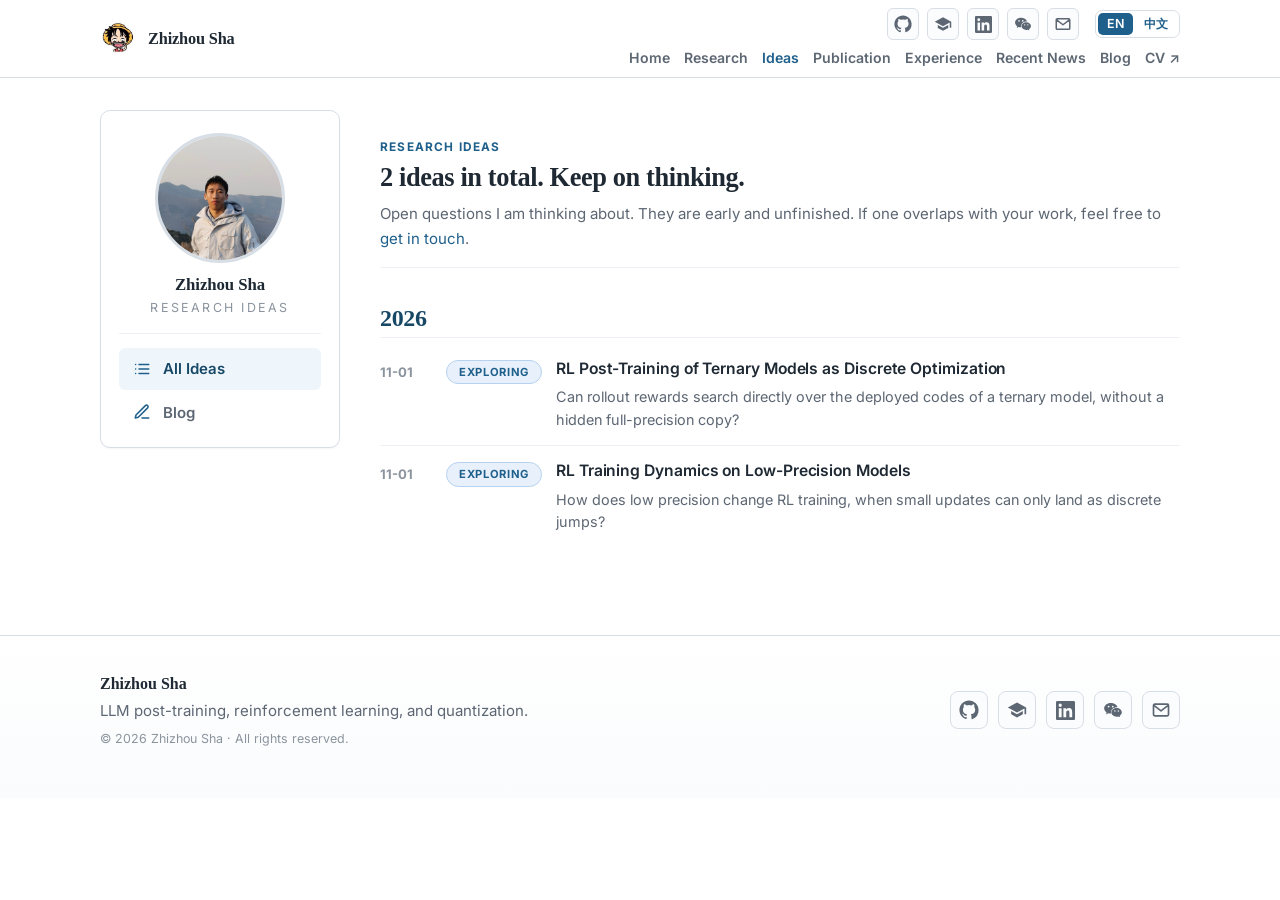
==== ideas/index.html @ 3d6af135 "Give each idea its own page and add an ideas overview Co-Authored-By: Claude Opus 5.5 <noreply@anthr" ====
<!DOCTYPE html>
<!-- Overview of all ideas. To add an idea: copy a folder next to this file, rename it (the name becomes the URL), edit
     its text and Previous/Next links, then add an entry below and update the count in the h1.
     Status badges: news-badge-event = Exploring, news-badge-honor = Collab, news-badge-paper = Done. -->
<html lang="en">
  <head>
    <meta charset="UTF-8">
    <meta name="viewport" content="width=device-width, initial-scale=1">

    <title>Research Ideas | Zhizhou Sha</title>

    <meta name="author" content="Zhizhou Sha">
    <meta name="description" content="Open research questions Zhizhou Sha is thinking about.">
    <link rel="shortcut icon" href="../images/favicon/one_piece.jpg" type="image/x-icon">
    <link rel="preconnect" href="https://fonts.googleapis.com">
    <link rel="preconnect" href="https://fonts.gstatic.com" crossorigin>
    <link rel="stylesheet" href="https://fonts.googleapis.com/css2?family=Inter:wght@400;500;600;700;800&family=Newsreader:opsz,wght@6..72,500;6..72,700&display=swap">
    <link rel="stylesheet" type="text/css" href="../stylesheet.css">
  </head>

  <body id="top" data-title-zh="研究想法 | 沙之洲">
    <!-- Icons -->
    <svg xmlns="http://www.w3.org/2000/svg" style="display:none" aria-hidden="true">
      <symbol id="i-github" viewBox="0 0 24 24"><path fill="currentColor" d="M12 .5C5.65.5.5 5.65.5 12c0 5.09 3.29 9.4 7.86 10.93.57.1.78-.25.78-.55v-1.93c-3.2.7-3.87-1.54-3.87-1.54-.52-1.33-1.28-1.69-1.28-1.69-1.05-.72.08-.7.08-.7 1.16.08 1.77 1.19 1.77 1.19 1.03 1.77 2.7 1.26 3.36.96.1-.75.4-1.26.73-1.55-2.56-.29-5.25-1.28-5.25-5.7 0-1.26.45-2.29 1.19-3.1-.12-.29-.52-1.46.11-3.05 0 0 .97-.31 3.18 1.18a11.1 11.1 0 0 1 5.79 0c2.21-1.49 3.18-1.18 3.18-1.18.63 1.59.23 2.76.11 3.05.74.81 1.19 1.84 1.19 3.1 0 4.43-2.69 5.41-5.26 5.69.41.36.78 1.06.78 2.14v3.17c0 .31.21.66.79.55A11.5 11.5 0 0 0 23.5 12C23.5 5.65 18.35.5 12 .5z"/></symbol>
      <symbol id="i-scholar" viewBox="0 0 24 24"><path fill="currentColor" d="M12 3 1 9l11 6 9-4.91V17h2V9L12 3zM5 13.18v4L12 21l7-3.82v-4L12 17l-7-3.82z"/></symbol>
      <symbol id="i-linkedin" viewBox="0 0 24 24"><path fill="currentColor" d="M20.447 20.452h-3.554v-5.569c0-1.328-.027-3.037-1.852-3.037-1.853 0-2.136 1.445-2.136 2.939v5.667H9.351V9h3.414v1.561h.046c.477-.9 1.637-1.85 3.37-1.85 3.601 0 4.267 2.37 4.267 5.455v6.286zM5.337 7.433a2.062 2.062 0 1 1 0-4.124 2.062 2.062 0 0 1 0 4.124zM7.119 20.452H3.555V9h3.564v11.452zM22.225 0H1.771C.792 0 0 .774 0 1.729v20.542C0 23.227.792 24 1.771 24h20.451C23.2 24 24 23.227 24 22.271V1.729C24 .774 23.2 0 22.222 0h.003z"/></symbol>
      <symbol id="i-wechat" viewBox="0 0 24 24"><path fill="currentColor" d="M9.2 3.5C4.9 3.5 1.4 6.4 1.4 10c0 2 1.1 3.8 2.9 5l-.7 2.3 2.6-1.4c.9.3 1.9.4 3 .4h.5a5.6 5.6 0 0 1-.2-1.5c0-3.5 3.3-6.2 7.4-6.2h.5C16.8 5.5 13.3 3.5 9.2 3.5zM6.7 8.9a1 1 0 1 1 0-2.1 1 1 0 0 1 0 2.1zm5 0a1 1 0 1 1 0-2.1 1 1 0 0 1 0 2.1z"/><path fill="currentColor" d="M22.6 14.8c0-2.9-2.8-5.2-6.3-5.2s-6.3 2.3-6.3 5.2 2.8 5.2 6.3 5.2c.8 0 1.5-.1 2.2-.3l2 1.1-.5-1.8c1.6-1 2.6-2.5 2.6-4.2zm-8.3-.8a.85.85 0 1 1 0-1.7.85.85 0 0 1 0 1.7zm4.1 0a.85.85 0 1 1 0-1.7.85.85 0 0 1 0 1.7z"/></symbol>
      <symbol id="i-mail" viewBox="0 0 24 24"><path fill="none" stroke="currentColor" stroke-width="2" stroke-linecap="round" stroke-linejoin="round" d="M3 6.5A1.5 1.5 0 0 1 4.5 5h15A1.5 1.5 0 0 1 21 6.5v11a1.5 1.5 0 0 1-1.5 1.5h-15A1.5 1.5 0 0 1 3 17.5v-11zM3.5 6.5 12 13l8.5-6.5"/></symbol>
      <symbol id="i-list" viewBox="0 0 24 24"><path fill="none" stroke="currentColor" stroke-width="2" stroke-linecap="round" stroke-linejoin="round" d="M8 6h13M8 12h13M8 18h13M3.5 6h.01M3.5 12h.01M3.5 18h.01"/></symbol>
      <symbol id="i-pen" viewBox="0 0 24 24"><path fill="none" stroke="currentColor" stroke-width="2" stroke-linecap="round" stroke-linejoin="round" d="M12 20h9M16.5 3.5a2.12 2.12 0 0 1 3 3L7 19l-4 1 1-4L16.5 3.5z"/></symbol>
    </svg>

    <!-- Header -->
    <header class="site-header">
      <nav class="container nav" aria-label="Primary navigation">
        <a class="brand" href="../index.html" aria-label="Zhizhou Sha home">
          <span class="brand-mark" aria-hidden="true"><img src="../images/favicon/one_piece.jpg" alt="" width="38" height="38"></span>
          <span class="brand-text"><span class="en">Zhizhou Sha</span><span class="zh">沙之洲</span></span>
        </a>
        <div class="nav-end">
          <div class="header-social" aria-label="Social links">
            <a class="social-icon-link" href="https://github.com/JamesSand" aria-label="GitHub" title="GitHub" target="_blank" rel="noopener noreferrer"><svg width="18" height="18"><use href="#i-github"/></svg></a>
            <a class="social-icon-link" href="https://scholar.google.com/citations?user=eAObdYgAAAAJ" aria-label="Google Scholar" title="Google Scholar" target="_blank" rel="noopener noreferrer"><svg width="18" height="18"><use href="#i-scholar"/></svg></a>
            <a class="social-icon-link" href="https://www.linkedin.com/in/zhizhou-sha-017403280/" aria-label="LinkedIn" title="LinkedIn" target="_blank" rel="noopener noreferrer"><svg width="17" height="17"><use href="#i-linkedin"/></svg></a>
            <a class="social-icon-link" href="../data/wechat.jpg" aria-label="WeChat" title="WeChat" target="_blank" rel="noopener noreferrer"><svg width="18" height="18"><use href="#i-wechat"/></svg></a>
            <a class="social-icon-link" href="mailto:shazhizhou0@gmail.com" aria-label="Email" title="Email"><svg width="18" height="18"><use href="#i-mail"/></svg></a>
          </div>
          <div class="language-switch" role="group" aria-label="Language" translate="no">
            <button type="button" data-set-lang="en" aria-pressed="true">EN</button>
            <button type="button" data-set-lang="zh" aria-pressed="false">中文</button>
          </div>
          <div class="nav-links">
            <a href="../index.html"><span class="en">Home</span><span class="zh">首页</span></a>
            <a href="../index.html#research-highlights"><span class="en">Research</span><span class="zh">研究</span></a>
            <a href="./" class="is-current"><span class="en">Ideas</span><span class="zh">想法</span></a>
            <a href="../index.html#selected-publications"><span class="en">Publication</span><span class="zh">论文</span></a>
            <a href="../index.html#work"><span class="en">Experience</span><span class="zh">经历</span></a>
            <a href="../index.html#recent-news"><span class="en">Recent News</span><span class="zh">近期动态</span></a>
            <a href="https://jamessand.github.io/blog/" target="_blank" rel="noopener noreferrer"><span class="en">Blog</span><span class="zh">博客</span></a>
            <a href="../data/zhizhousha-ut-austin-cs-phd.pdf" target="_blank" rel="noopener noreferrer"><span class="en">CV</span><span class="zh">简历</span><span class="nav-external" aria-hidden="true"> ↗</span></a>
          </div>
        </div>
      </nav>
    </header>

    <main class="idea-page">
      <div class="container idea-layout">
        <aside class="idea-sidebar">
          <div class="idea-card">
            <div class="idea-avatar"><img src="../images/profile.jpg" alt="Zhizhou Sha"></div>
            <h2 class="idea-author"><span class="en">Zhizhou Sha</span><span class="zh">沙之洲</span></h2>
            <p class="idea-author-tagline"><span class="en">Research Ideas</span><span class="zh">研究想法</span></p>
            <nav class="idea-sidebar-nav" aria-label="Ideas navigation">
              <a href="./" aria-current="page">
                <span class="idea-nav-icon" aria-hidden="true"><svg width="18" height="18"><use href="#i-list"/></svg></span>
                <span class="en">All Ideas</span><span class="zh">全部想法</span>
              </a>
              <a href="https://jamessand.github.io/blog/">
                <span class="idea-nav-icon" aria-hidden="true"><svg width="18" height="18"><use href="#i-pen"/></svg></span>
                <span class="en">Blog</span><span class="zh">博客</span>
              </a>
            </nav>
          </div>
        </aside>

        <section class="idea-main">
          <header class="idea-header">
            <p class="idea-kicker"><span class="en">Research Ideas</span><span class="zh">研究想法</span></p>
            <h1><span class="en">2 ideas in total. Keep on thinking.</span><span class="zh">共 2 条想法，继续想。</span></h1>
            <p class="idea-header-note"><span class="en">Open questions I am thinking about. They are early and unfinished. If one overlaps with your work, feel free to <a href="mailto:shazhizhou0@gmail.com">get in touch</a>.</span><span class="zh">这里记录我正在思考的开放问题，都还在早期，没有成形。如果和你的工作有交集，欢迎<a href="mailto:shazhizhou0@gmail.com">联系我</a>。</span></p>
          </header>
          <div class="idea-archive">
            <h2 class="idea-year">2026</h2>
            <ul class="idea-list">
              <li class="idea-entry">
                <time class="idea-entry-date" datetime="2026-11-01">11-01</time>
                <span class="news-badge news-badge-event">Exploring</span>
                <div class="idea-entry-body">
                  <h3 class="idea-entry-title"><a href="ternary-discrete-optimization/"><span class="en">RL Post-Training of Ternary Models as Discrete Optimization</span><span class="zh">把三值模型的 RL 后训练当作离散优化问题</span></a></h3>
                  <p class="idea-entry-excerpt"><span class="en">Can rollout rewards search directly over the deployed codes of a ternary model, without a hidden full-precision copy?</span><span class="zh">能不能用 rollout 的 reward 直接在三值模型部署的码上搜索，不再维护隐藏的全精度副本？</span></p>
                </div>
              </li>
              <li class="idea-entry">
                <time class="idea-entry-date" datetime="2026-11-01">11-01</time>
                <span class="news-badge news-badge-event">Exploring</span>
                <div class="idea-entry-body">
                  <h3 class="idea-entry-title"><a href="low-precision-rl-dynamics/"><span class="en">RL Training Dynamics on Low-Precision Models</span><span class="zh">低精度模型上的 RL 训练动力学</span></a></h3>
                  <p class="idea-entry-excerpt"><span class="en">How does low precision change RL training, when small updates can only land as discrete jumps?</span><span class="zh">当微小更新只能以离散跳变落到权重上时，低精度怎样改变 RL 训练？</span></p>
                </div>
              </li>
            </ul>
          </div>
        </section>
      </div>
    </main>

    <!-- Footer -->
    <footer class="footer">
      <div class="container footer-inner">
        <div class="footer-brand">
          <strong><span class="en">Zhizhou Sha</span><span class="zh">沙之洲</span></strong>
          <div class="small"><span class="en">LLM post-training, reinforcement learning, and quantization.</span><span class="zh">大模型后训练、强化学习与量化。</span></div>
          <div class="small footer-copy"><span class="en">© 2026 Zhizhou Sha · All rights reserved.</span><span class="zh">© 2026 沙之洲 · 保留所有权利。</span></div>
        </div>
        <div class="footer-social" aria-label="Social links">
          <a class="social-icon-link md" href="https://github.com/JamesSand" aria-label="GitHub" title="GitHub" target="_blank" rel="noopener noreferrer"><svg width="20" height="20"><use href="#i-github"/></svg></a>
          <a class="social-icon-link md" href="https://scholar.google.com/citations?user=eAObdYgAAAAJ" aria-label="Google Scholar" title="Google Scholar" target="_blank" rel="noopener noreferrer"><svg width="20" height="20"><use href="#i-scholar"/></svg></a>
          <a class="social-icon-link md" href="https://www.linkedin.com/in/zhizhou-sha-017403280/" aria-label="LinkedIn" title="LinkedIn" target="_blank" rel="noopener noreferrer"><svg width="19" height="19"><use href="#i-linkedin"/></svg></a>
          <a class="social-icon-link md" href="../data/wechat.jpg" aria-label="WeChat" title="WeChat" target="_blank" rel="noopener noreferrer"><svg width="20" height="20"><use href="#i-wechat"/></svg></a>
          <a class="social-icon-link md" href="mailto:shazhizhou0@gmail.com" aria-label="Email" title="Email"><svg width="20" height="20"><use href="#i-mail"/></svg></a>
        </div>
      </div>
    </footer>

    <script src="../site.js"></script>
  </body>
</html>
---- stylesheet.css ----
:root {
  color-scheme: light;
  --bg: #ffffff;
  --ink: #1f2933;
  --muted: #5d6773;
  --subtle: #8b949e;
  --line: #d8dee6;
  --line-soft: #edf0f4;
  --accent: #1f5f8b;
  --accent-dark: #174866;
  --accent-soft: #eef6fb;
  --max-width: 1080px;
  --serif: Georgia, "Times New Roman", "Songti SC", serif;
  --sans: Inter, ui-sans-serif, system-ui, -apple-system, BlinkMacSystemFont, "Segoe UI", "PingFang SC", sans-serif;
}

/* Language switch */
html[lang="en"] .zh,
html[lang="zh-CN"] .en {
  display: none !important;
}

html {
  scroll-behavior: smooth;
  scroll-padding-top: 96px;
}

* {
  box-sizing: border-box;
}

body {
  margin: 0;
  min-height: 100vh;
  background: var(--bg);
  color: var(--ink);
  font-family: var(--sans);
  font-size: 16px;
  line-height: 1.68;
  text-rendering: optimizeLegibility;
}

a {
  color: var(--accent);
  text-decoration: none;
}

a:hover {
  text-decoration: underline;
}

h1,
h2,
h3 {
  margin: 0;
  color: var(--ink);
  font-family: var(--serif);
  font-weight: 700;
  letter-spacing: -0.015em;
  line-height: 1.18;
}

h1 {
  font-size: clamp(2rem, 3.4vw, 2.75rem);
}

h3 {
  font-size: 1.16rem;
}

.container {
  width: min(var(--max-width), calc(100% - 40px));
  margin: 0 auto;
}

.muted {
  color: var(--muted);
}

.small {
  color: var(--muted);
  font-size: 0.94rem;
}

/* Header */
.site-header {
  position: sticky;
  top: 0;
  z-index: 50;
  border-bottom: 1px solid var(--line);
  background: rgba(255, 255, 255, 0.96);
  backdrop-filter: blur(12px);
}

.nav {
  display: flex;
  align-items: center;
  justify-content: space-between;
  min-height: 58px;
  padding: 8px 0 7px;
  gap: 18px;
}

.brand {
  display: inline-flex;
  align-items: center;
  gap: 10px;
  flex-shrink: 0;
  color: var(--ink);
  font-family: var(--serif);
  font-size: 1.02rem;
  font-weight: 700;
  letter-spacing: -0.01em;
  line-height: 1;
  white-space: nowrap;
}

.brand:hover {
  text-decoration: none;
}

.brand-mark {
  display: inline-flex;
  overflow: hidden;
  width: 38px;
  height: 38px;
  flex: 0 0 38px;
  align-items: center;
  justify-content: center;
  border-radius: 6px;
}

.brand-mark img {
  width: 100%;
  height: 100%;
  object-fit: cover;
  transform: scale(1.5);
}

.nav-end {
  display: grid;
  grid-template-columns: minmax(0, 1fr) auto;
  justify-items: end;
  align-items: center;
  gap: 6px 16px;
  min-width: 0;
}

.header-social {
  display: inline-flex;
  align-items: center;
  gap: 8px;
}

.social-icon-link {
  display: inline-flex;
  width: 32px;
  height: 32px;
  align-items: center;
  justify-content: center;
  border: 1px solid var(--line);
  border-radius: 6px;
  background: #fbfcfd;
  color: var(--muted);
  transition: color 0.15s ease, border-color 0.15s ease, transform 0.15s ease, background 0.15s ease;
}

.social-icon-link.md {
  width: 38px;
  height: 38px;
  border-radius: 8px;
}

.social-icon-link.lg {
  width: 46px;
  height: 46px;
  border-radius: 10px;
  background: #fff;
  color: var(--ink);
}

.social-icon-link:hover {
  border-color: var(--accent);
  color: var(--accent);
  background: var(--accent-soft);
  text-decoration: none;
  transform: translateY(-1px);
}

.language-switch {
  display: inline-flex;
  width: max-content;
  border: 1px solid var(--line);
  border-radius: 7px;
  padding: 2px;
  gap: 2px;
  font-size: 0.78rem;
  line-height: 1.5;
}

.language-switch button {
  padding: 2px 9px;
  border: 0;
  border-radius: 5px;
  background: transparent;
  color: var(--accent);
  font: inherit;
  font-weight: 600;
  cursor: pointer;
}

.language-switch button[aria-pressed="true"] {
  background: var(--accent);
  color: #fff;
}

.nav-links {
  grid-column: 1 / 3;
  display: flex;
  align-items: center;
  gap: 14px;
  color: var(--muted);
  font-size: 0.88rem;
  font-weight: 600;
  white-space: nowrap;
}

.nav-links a {
  color: var(--muted);
}

.nav-links a.is-current {
  color: var(--accent);
}

.nav-links a:hover {
  color: var(--accent);
  text-decoration: none;
}

/* Page outline */
.page-toc {
  position: fixed;
  left: 0;
  top: 50%;
  transform: translateY(-50%);
  z-index: 45;
  display: flex;
}

.page-toc-handle {
  display: flex;
  flex-direction: column;
  align-items: center;
  justify-content: center;
  gap: 6px;
  padding: 16px 6px;
  background: rgba(255, 255, 255, 0.92);
  border: 1px solid var(--line);
  border-left: none;
  border-radius: 0 6px 6px 0;
  color: var(--subtle);
  font-size: 0.7rem;
  font-weight: 700;
  letter-spacing: 0.12em;
  text-transform: uppercase;
}

.page-toc-handle-icon {
  font-size: 1rem;
}

.page-toc-handle-label {
  writing-mode: vertical-rl;
  transform: rotate(180deg);
  letter-spacing: 0.18em;
}

.page-toc-panel {
  position: absolute;
  left: 0;
  top: 50%;
  transform: translate(-100%, -50%);
  width: 240px;
  max-height: 70vh;
  padding: 16px 18px 18px;
  background: rgba(255, 255, 255, 0.97);
  border: 1px solid var(--line);
  border-left: none;
  border-radius: 0 10px 10px 0;
  box-shadow: 0 12px 32px -16px rgba(15, 35, 60, 0.25);
  backdrop-filter: blur(12px);
  opacity: 0;
  pointer-events: none;
  transition: transform 0.22s ease, opacity 0.22s ease;
  overflow-y: auto;
}

.page-toc:hover .page-toc-panel,
.page-toc:focus-within .page-toc-panel {
  transform: translate(0, -50%);
  opacity: 1;
  pointer-events: auto;
}

.page-toc-title {
  margin: 0 0 10px;
  padding-bottom: 8px;
  border-bottom: 1px solid var(--line-soft);
  color: var(--accent);
  font-size: 0.7rem;
  font-weight: 700;
  letter-spacing: 0.12em;
  text-transform: uppercase;
}

.page-toc-list {
  list-style: none;
  margin: 0;
  padding: 0;
}

.page-toc-list a {
  display: block;
  padding: 4px 8px;
  border-left: 2px solid transparent;
  color: var(--muted);
  font-size: 0.86rem;
  line-height: 1.4;
}

.page-toc-list a:hover {
  color: var(--accent);
  text-decoration: none;
}

.page-toc-list a.is-active {
  border-left-color: var(--accent);
  color: var(--accent);
  font-weight: 600;
}

/* Identity */
.identity-section {
  padding: 46px 0 18px;
}

.identity-top {
  display: grid;
  grid-template-columns: minmax(0, 1fr) 360px;
  gap: 32px;
  align-items: start;
}

.identity-top-text {
  min-width: 0;
}

.identity-top-text h1 {
  margin-bottom: 18px;
}

.name-alt {
  margin: -14px 0 18px;
  color: var(--subtle);
  font-size: 0.92rem;
  font-weight: 600;
  letter-spacing: 0.04em;
  text-transform: uppercase;
}

.identity-list {
  display: grid;
  gap: 12px;
  margin: 0;
  padding: 0;
  list-style: none;
}

.identity-list li {
  display: flex;
  align-items: flex-end;
  justify-content: flex-start;
  gap: 12px;
  color: var(--muted);
}

.identity-list strong {
  color: var(--ink);
}

.identity-list-text {
  min-width: 0;
}

.identity-photo {
  width: 100%;
  margin: 0;
}

.identity-photo img {
  display: block;
  width: 100%;
  height: 360px;
  object-fit: cover;
  object-position: center 25%;
  border: 1px solid var(--line);
  border-radius: 12px;
  box-shadow: 0 18px 40px -24px rgba(15, 35, 60, 0.35);
}

.company-logo {
  display: inline-flex;
  align-items: center;
  justify-content: center;
  flex-shrink: 0;
  overflow: hidden;
  border-radius: 8px;
  background: #fff;
  box-shadow: 0 0 0 1px rgba(15, 35, 60, 0.06);
}

.company-logo img {
  width: 100%;
  height: 100%;
  padding: 3px;
  object-fit: contain;
}

/* Institutions without a local logo file */
.logo-mono {
  background: var(--mono);
  color: #fff;
  font-size: 0.76rem;
  font-weight: 800;
  letter-spacing: 0.02em;
}

.identity-meta {
  margin-top: 22px;
}

.contact-line {
  margin: 8px 0;
  color: var(--muted);
}

.contact-icon {
  display: inline-block;
  margin-right: 4px;
  font-size: 0.95em;
  filter: saturate(0.7);
}

.identity-social {
  display: flex;
  flex-wrap: wrap;
  align-items: center;
  gap: 10px;
  margin: 18px 0 6px;
}

/* Standalone pages */
/* Idea pages */
.idea-page {
  padding: 32px 0 48px;
}

.idea-layout {
  display: grid;
  grid-template-columns: 240px minmax(0, 1fr);
  gap: 40px;
  align-items: start;
}

.idea-sidebar {
  position: sticky;
  top: 96px;
}

.idea-card {
  padding: 22px 18px 14px;
  border: 1px solid var(--line);
  border-radius: 10px;
  background: #fff;
  text-align: center;
  box-shadow: 0 1px 2px rgba(15, 35, 60, 0.04);
}

.idea-avatar {
  width: 130px;
  height: 130px;
  margin: 0 auto 12px;
  overflow: hidden;
  border: 3px solid var(--line);
  border-radius: 50%;
  background: #f7f9fb;
}

.idea-avatar img {
  display: block;
  width: 100%;
  height: 100%;
  object-fit: cover;
  object-position: center 22%;
}

.idea-author {
  margin: 4px 0 0;
  font-size: 1.05rem;
  letter-spacing: -0.005em;
}

.idea-author-tagline {
  margin: 4px 0 14px;
  padding-bottom: 14px;
  border-bottom: 1px solid var(--line-soft);
  color: var(--subtle);
  font-size: 0.78rem;
  letter-spacing: 0.18em;
  text-transform: uppercase;
}

.idea-sidebar-nav {
  display: grid;
  gap: 2px;
}

.idea-sidebar-nav a {
  display: flex;
  align-items: center;
  gap: 10px;
  padding: 8px 12px;
  border-radius: 6px;
  color: var(--muted);
  font-size: 0.94rem;
  font-weight: 600;
  text-align: left;
}

.idea-sidebar-nav a:hover,
.idea-sidebar-nav a[aria-current="page"] {
  background: var(--accent-soft);
  color: var(--accent-dark);
  text-decoration: none;
}

.idea-nav-icon {
  display: inline-flex;
  width: 22px;
  height: 22px;
  align-items: center;
  justify-content: center;
  color: var(--accent);
}

.idea-main {
  min-width: 0;
}

.idea-header {
  padding: 28px 0 16px;
  border-bottom: 1px solid var(--line-soft);
}

.idea-header h1 {
  margin: 0 0 8px;
  font-size: clamp(1.3rem, 2.4vw, 1.65rem);
}

.idea-kicker {
  margin: 0 0 4px;
  color: var(--accent);
  font-size: 0.74rem;
  font-weight: 700;
  letter-spacing: 0.1em;
  text-transform: uppercase;
}

.idea-header-note {
  margin: 6px 0 0;
  color: var(--muted);
  font-size: 0.94rem;
}

.idea-archive {
  margin-top: 32px;
}

.idea-year {
  margin: 4px 0 6px;
  padding: 4px 0;
  border-bottom: 1px solid var(--line-soft);
  color: var(--accent-dark);
  font-size: 1.5rem;
}

.idea-list {
  margin: 0;
  padding: 0;
  list-style: none;
}

.idea-entry {
  display: grid;
  grid-template-columns: 52px 96px minmax(0, 1fr);
  column-gap: 14px;
  align-items: start;
  padding: 14px 0;
  border-bottom: 1px solid var(--line-soft);
}

.idea-entry:last-child {
  border-bottom: 0;
}

.idea-entry-date {
  padding-top: 3px;
  color: var(--subtle);
  font-size: 0.82rem;
  font-weight: 700;
  white-space: nowrap;
}

.idea-entry .news-badge {
  margin: 2px 0 0;
}

.idea-entry-body {
  min-width: 0;
}

.idea-entry-title {
  margin: 0;
  font-family: var(--sans);
  font-size: 0.98rem;
  font-weight: 600;
  line-height: 1.45;
  letter-spacing: -0.005em;
}

.idea-entry-title a {
  color: var(--ink);
}

.idea-entry-title a:hover {
  color: var(--accent);
  text-decoration: none;
}

.idea-entry-excerpt {
  margin: 6px 0 0;
  color: var(--muted);
  font-size: 0.9rem;
  line-height: 1.55;
}

.idea-post {
  min-width: 0;
  padding: 36px 44px 32px;
  border: 1px solid var(--line);
  border-radius: 12px;
  background: #fff;
  box-shadow: 0 1px 3px rgba(15, 23, 42, 0.04);
}

.idea-post-header {
  margin-bottom: 24px;
  padding-bottom: 18px;
  border-bottom: 1px solid var(--line);
}

.idea-post-header h1 {
  margin: 12px 0 0;
  font-size: clamp(1.6rem, 2.6vw, 2rem);
  line-height: 1.25;
  overflow-wrap: break-word;
}

.idea-post-meta {
  display: flex;
  flex-wrap: wrap;
  align-items: center;
  gap: 10px 14px;
  margin: 0;
}

.idea-post-meta time {
  color: var(--muted);
  font-size: 0.84rem;
  font-variant-numeric: tabular-nums;
  font-weight: 600;
}

.idea-post-meta .news-badge {
  margin: 0;
}

.idea-post-body {
  color: var(--ink);
  line-height: 1.78;
  overflow-wrap: break-word;
}

.idea-post-body h2 {
  margin: 1.8em 0 0.6em;
  padding-bottom: 6px;
  border-bottom: 1px solid var(--line);
  font-size: 1.32rem;
  scroll-margin-top: 100px;
}

.idea-post-body > :first-child {
  margin-top: 0;
}

.idea-post-body p {
  margin: 0 0 1.05em;
}

.idea-post-body ul {
  margin: 0 0 1.05em;
  padding-left: 1.4em;
}

.idea-post-body li {
  margin: 0.45em 0;
}

.idea-paper-note {
  color: var(--muted);
}

.idea-post-footer {
  margin-top: 36px;
  padding-top: 20px;
  border-top: 1px solid var(--line);
}

.idea-post-nav {
  display: grid;
  grid-template-columns: repeat(2, minmax(0, 1fr));
  gap: 16px;
}

.idea-post-nav-link {
  display: flex;
  flex-direction: column;
  gap: 4px;
  padding: 12px 16px;
  border: 1px solid var(--line);
  border-radius: 10px;
  color: var(--ink);
}

.idea-post-nav-link:hover {
  border-color: var(--accent);
  text-decoration: none;
}

.idea-post-nav-next {
  grid-column: 2;
  text-align: right;
}

.idea-post-nav-label {
  color: var(--muted);
  font-size: 0.76rem;
  font-weight: 700;
  letter-spacing: 0.08em;
  text-transform: uppercase;
}

.idea-post-nav-title {
  font-size: 0.92rem;
  font-weight: 600;
  line-height: 1.35;
}

@media (max-width: 900px) {
  .idea-layout {
    grid-template-columns: 1fr;
    gap: 24px;
  }

  .idea-sidebar {
    position: static;
    width: 100%;
    max-width: 380px;
    margin: 0 auto;
  }

  .idea-header {
    padding-top: 0;
  }

  .idea-post {
    padding: 24px 22px 22px;
  }

  .idea-post-nav {
    grid-template-columns: 1fr;
  }

  .idea-post-nav-next {
    grid-column: auto;
    text-align: left;
  }
}

@media (max-width: 640px) {
  .idea-entry {
    grid-template-columns: auto minmax(0, 1fr);
    row-gap: 6px;
  }

  .idea-entry-date {
    padding-top: 2px;
  }

  .idea-entry .news-badge {
    justify-self: start;
    margin-top: 0;
  }

  .idea-entry-body {
    grid-column: 1 / -1;
  }
}

/* Sections */
.content-section {
  padding: 30px 0;
  border-top: 1px solid var(--line-soft);
}

.content-section h2 {
  margin-bottom: 14px;
  font-size: clamp(1.22rem, 2vw, 1.5rem);
}

.content-section p {
  margin: 10px 0;
  color: var(--muted);
}

.research-focus-intro {
  max-width: 860px;
}

.research-contact-cta {
  white-space: nowrap;
}

.section-note {
  font-size: 0.94rem;
}

/* Research focus cards */
.focus-grid {
  display: grid;
  grid-template-columns: repeat(2, minmax(0, 1fr));
  gap: 12px;
  margin-top: 18px;
}

.focus-card {
  padding: 16px;
  border: 1px solid var(--line);
  border-radius: 12px;
  background: linear-gradient(145deg, #fff, #fbfdff);
  overflow: hidden;
}

.focus-card h3 {
  margin: -16px -16px 14px;
  padding: 12px 16px;
  border-bottom: 1px solid #d6e6f0;
  background: linear-gradient(90deg, var(--accent-soft), #fff);
  color: var(--accent-dark);
  font-size: 1.13rem;
  letter-spacing: 0.035em;
  line-height: 1.3;
  text-transform: uppercase;
}

.focus-track + .focus-track {
  margin-top: 12px;
  padding-top: 12px;
  border-top: 1px solid var(--line-soft);
}

.focus-track h4 {
  margin: 0;
  color: var(--ink);
  font-size: 0.86rem;
  font-weight: 700;
}

.focus-projects {
  display: flex;
  flex-wrap: wrap;
  gap: 6px;
  margin-top: 8px;
}

.focus-project {
  display: inline-flex;
  align-items: center;
  min-height: 28px;
  padding: 4px 9px;
  border: 1px solid var(--line);
  border-radius: 999px;
  background: #fff;
  color: var(--accent-dark);
  font-size: 0.78rem;
  font-weight: 600;
  line-height: 1.25;
}

.focus-project:not(.is-internal)::after {
  content: "↗";
  margin-left: 4px;
  font-size: 0.72em;
}

.focus-project:hover {
  border-color: var(--accent);
  background: var(--accent-soft);
  text-decoration: none;
}

/* Featured projects */
.content-section .featured-label {
  margin: 28px 0 8px;
  color: var(--accent);
  font-size: 0.9rem;
  font-weight: 700;
  letter-spacing: 0.12em;
  text-transform: uppercase;
}

.year-heading {
  margin: 32px 0 14px;
  padding-bottom: 12px;
  border-bottom: 1px solid var(--line-soft);
  font-size: 1.3rem;
}

.project-card {
  display: grid;
  grid-template-columns: 300px minmax(0, 1fr);
  gap: 22px;
  margin-bottom: 20px;
  padding: 18px;
  border: 1px solid var(--line);
  border-radius: 12px;
  background: #fff;
}

.project-media {
  display: flex;
  align-items: center;
  justify-content: center;
  min-height: 200px;
  overflow: hidden;
  border: 1px solid var(--line-soft);
  border-radius: 8px;
  background: #fff;
}

.project-media img {
  display: block;
  width: 100%;
  max-height: 300px;
  object-fit: contain;
}

.project-body {
  min-width: 0;
}

.project-body h3 {
  font-size: 1.08rem;
  line-height: 1.32;
}

.content-section .project-meta {
  margin: 6px 0 0;
  font-size: 0.9rem;
}

.content-section .project-summary {
  margin: 12px 0 0;
  font-size: 0.97rem;
}

.content-section .project-authors {
  margin: 8px 0 0;
  font-size: 0.9rem;
}

.project-authors strong {
  color: var(--ink);
}

.project-links {
  display: flex;
  flex-wrap: wrap;
  gap: 4px 14px;
  margin-top: 10px;
  color: var(--accent);
  font-size: 0.76rem;
  font-weight: 700;
  letter-spacing: 0.06em;
  text-transform: uppercase;
}

/* Project figure drawn from numbers */
.project-chart {
  flex-direction: column;
  align-items: stretch;
  gap: 12px;
  padding: 18px 16px;
}

.chart-title {
  color: var(--ink);
  font-size: 0.84rem;
  font-weight: 700;
}

.chart-row {
  display: grid;
  grid-template-columns: 52px minmax(0, 1fr) 62px;
  align-items: center;
  gap: 8px;
  color: var(--muted);
  font-size: 0.76rem;
  font-weight: 600;
}

.chart-track {
  display: block;
  height: 14px;
  border-radius: 3px;
  background: var(--line-soft);
}

.chart-bar {
  display: block;
  height: 100%;
  border-radius: 3px;
  background: var(--accent);
}

.chart-row.is-base .chart-bar {
  background: var(--subtle);
}

.year-more summary {
  display: inline-block;
  padding: 5px 14px;
  border: 1px solid var(--line);
  border-radius: 999px;
  background: #fbfdff;
  color: var(--accent-dark);
  font-size: 0.8rem;
  font-weight: 700;
  list-style: none;
  cursor: pointer;
}

.year-more summary::-webkit-details-marker {
  display: none;
}

.year-more summary::after {
  content: "▾";
  margin-left: 6px;
  font-size: 0.8em;
}

.year-more[open] summary {
  margin-bottom: 16px;
}

.year-more[open] summary::after {
  content: "▴";
}

.year-more summary:hover {
  border-color: var(--accent);
  background: var(--accent-soft);
}

/* Recent news */
.news-list {
  display: grid;
  gap: 0;
  margin: 0;
  padding: 0;
  list-style: none;
}

.news-item {
  display: grid;
  grid-template-columns: 110px minmax(0, 1fr);
  gap: 18px;
  padding: 12px 0 12px 22px;
  border-bottom: 1px solid var(--line-soft);
}

.news-item > div {
  display: grid;
  grid-template-columns: auto minmax(0, 1fr);
  align-items: start;
}

.news-date {
  color: var(--accent);
  font-size: 0.86rem;
  font-weight: 700;
}

.news-badge {
  display: inline-block;
  min-width: 96px;
  padding: 2px 10px;
  margin: 2px 12px 0 0;
  border: 1px solid transparent;
  border-radius: 999px;
  font-size: 0.7rem;
  font-weight: 700;
  letter-spacing: 0.06em;
  text-align: center;
  text-transform: uppercase;
  white-space: nowrap;
}

.news-badge-event {
  background: #e8f1fb;
  border-color: #b6d2ef;
  color: #1f5f8b;
}

.news-badge-talk {
  background: #fff0e3;
  border-color: #f6c9a1;
  color: #b75c25;
}

.news-badge-honor {
  background: #fdf3d8;
  border-color: #ecd384;
  color: #8a6810;
}

.news-badge-paper {
  background: #e7f6ec;
  border-color: #b5e0c4;
  color: #2c7a4b;
}

.news-badge-project {
  background: #f0ebfb;
  border-color: #d3c6f0;
  color: #5b3fa0;
}

.news-body {
  grid-column: 2;
  color: var(--ink);
  line-height: 1.55;
}

.news-links {
  grid-column: 2;
  display: inline-flex;
  flex-wrap: wrap;
  gap: 8px;
  margin-top: 3px;
  font-size: 0.82rem;
  font-weight: 600;
}

/* Work and education */
.cv-list {
  display: grid;
  gap: 16px;
}

.cv-item,
.edu-item {
  display: grid;
  gap: 16px;
  align-items: start;
  padding-bottom: 16px;
  border-bottom: 1px solid var(--line-soft);
}

.cv-item:last-child,
.edu-item:last-child {
  padding-bottom: 0;
  border-bottom: 0;
}

.cv-item {
  grid-template-columns: 48px minmax(0, 1fr);
}

.edu-item {
  grid-template-columns: minmax(0, 1fr) 56px;
}

.cv-item-body,
.edu-item-body {
  min-width: 0;
}

.cv-item-body p,
.edu-item-body p {
  margin: 4px 0;
}

.education-summary {
  display: grid;
  gap: 2px;
  margin-top: 7px;
  font-size: 0.86rem;
}

.education-summary strong {
  color: var(--ink);
}

.period-pill {
  display: inline-block;
  margin-left: 6px;
  padding: 2px 9px;
  border: 1px solid var(--line);
  border-radius: 999px;
  background: var(--accent-soft);
  color: var(--accent-dark);
  font-size: 0.8rem;
  font-weight: 700;
  letter-spacing: 0.01em;
  white-space: nowrap;
}

/* Service */
.service-list {
  margin: 0;
  padding-left: 22px;
  color: var(--muted);
  line-height: 1.55;
}

.service-list strong {
  color: var(--ink);
}

/* Publications */
.publication-list {
  margin: 18px 0 0;
  padding: 0;
  overflow: hidden;
  border: 1px solid var(--line);
  border-radius: 12px;
  list-style: none;
}

.publication-item {
  display: grid;
  grid-template-columns: 56px minmax(0, 1fr);
  gap: 14px;
  margin: 0;
  padding: 13px 16px;
  border-top: 1px solid var(--line-soft);
}

.publication-item:first-child {
  border-top: 0;
}

.publication-year {
  color: var(--accent);
  font-family: var(--serif);
  font-size: 1.02rem;
  font-weight: 700;
}

.publication-main {
  min-width: 0;
  font-size: 0.94rem;
  line-height: 1.45;
}

.publication-meta {
  display: flex;
  flex-wrap: wrap;
  align-items: center;
  gap: 6px;
  margin-top: 6px;
}

.publication-venue {
  color: var(--muted);
  font-size: 0.76rem;
  font-weight: 650;
}

.publication-rating {
  display: inline-flex;
  align-items: center;
  gap: 4px;
  padding: 2px 9px;
  border: 1px solid #d8961f;
  border-radius: 4px;
  background: linear-gradient(135deg, #fff4d6, #fbd98a);
  color: #7a4d0a;
  font-size: 0.64rem;
  font-weight: 800;
  letter-spacing: 0.08em;
  line-height: 1.5;
  text-transform: uppercase;
  white-space: nowrap;
  box-shadow: 0 1px 2px rgba(184, 124, 30, 0.18), inset 0 1px rgba(255, 255, 255, 0.5);
}

.publication-rating::before {
  content: "✦";
  font-size: 0.85em;
}

.tag {
  display: inline-flex;
  align-items: center;
  padding: 3px 8px;
  border: 1px solid var(--line);
  border-radius: 999px;
  background: #fbfcfd;
  color: var(--muted);
  font-size: 0.72rem;
  font-weight: 600;
  line-height: 1.3;
}

.tag:hover {
  border-color: var(--accent);
  color: var(--accent);
  background: var(--accent-soft);
  text-decoration: none;
}

/* Talks and awards */
.talk-list {
  display: grid;
  gap: 8px;
  margin: 0;
  padding: 0;
  list-style: none;
}

.talk-list li {
  padding: 8px 0 12px 22px;
  border-bottom: 1px solid var(--line-soft);
}

.talk-list li:last-child {
  border-bottom: 0;
}

.talk-list strong,
.talk-list .small {
  display: block;
}

.award-list {
  display: grid;
  gap: 6px;
  margin: 0;
  padding: 0;
  list-style: none;
}

.award-list li {
  padding: 4px 0 8px 22px;
  border-bottom: 1px solid var(--line-soft);
}

.award-period {
  margin-right: 4px;
  color: var(--accent);
  font-family: Newsreader, Georgia, "Times New Roman", serif;
  font-size: 0.92rem;
  font-style: italic;
  letter-spacing: 0.01em;
  white-space: nowrap;
}

.award-title {
  color: var(--muted);
  font-size: 0.96rem;
}

.visitor-map {
  width: 220px;
  max-width: 100%;
  margin: 30px auto 0;
}

/* Footer */
.footer {
  margin-top: 40px;
  padding: 34px 0 48px;
  border-top: 1px solid var(--line);
  color: var(--muted);
  background: linear-gradient(180deg, transparent, rgba(31, 95, 139, 0.025));
}

.footer-inner {
  display: flex;
  align-items: center;
  justify-content: space-between;
  gap: 24px;
}

.footer-brand strong {
  color: var(--ink);
  font-family: var(--serif);
}

.footer-copy {
  margin-top: 6px;
  color: var(--subtle);
  font-size: 0.78rem;
}

.footer-social {
  display: inline-flex;
  flex-wrap: wrap;
  gap: 10px;
}

/* Responsive */
@media (max-width: 980px) {
  .page-toc {
    display: none;
  }

  .identity-top {
    grid-template-columns: minmax(0, 1fr) 280px;
  }

  .identity-photo img {
    height: 280px;
  }
}

@media (max-width: 760px) {
  .container {
    width: min(100% - 32px, var(--max-width));
  }

  .nav {
    align-items: flex-start;
    flex-direction: column;
    gap: 10px;
    padding: 12px 0 8px;
  }

  .nav-end {
    width: 100%;
    grid-template-columns: auto auto;
    justify-content: space-between;
    justify-items: start;
    gap: 10px;
  }

  .nav-links {
    width: 100%;
    gap: 14px;
    overflow-x: auto;
    padding-bottom: 4px;
  }

  .identity-section {
    padding-top: 28px;
  }

  .identity-top {
    grid-template-columns: 1fr;
    gap: 20px;
  }

  .identity-photo {
    order: -1;
    max-width: 280px;
  }

  .identity-photo img {
    height: auto;
    aspect-ratio: 1;
  }

  .research-contact-cta {
    white-space: normal;
  }

  .focus-grid {
    grid-template-columns: 1fr;
  }

  .project-card {
    grid-template-columns: 1fr;
    gap: 14px;
    padding: 14px;
  }

  .project-media {
    min-height: 0;
  }

  .news-item {
    grid-template-columns: 1fr;
    gap: 6px;
    padding-left: 0;
  }

  .news-item > div {
    grid-template-columns: 1fr;
    gap: 4px;
  }

  .news-badge {
    justify-self: start;
    margin-right: 0;
  }

  .news-body,
  .news-links {
    grid-column: 1;
  }

  .talk-list li,
  .award-list li {
    padding-left: 0;
  }

  .publication-item {
    grid-template-columns: 48px minmax(0, 1fr);
    gap: 10px;
    padding: 12px;
  }

  .period-pill {
    margin-left: 0;
  }

  .footer-inner {
    align-items: flex-start;
    flex-direction: column;
  }
}
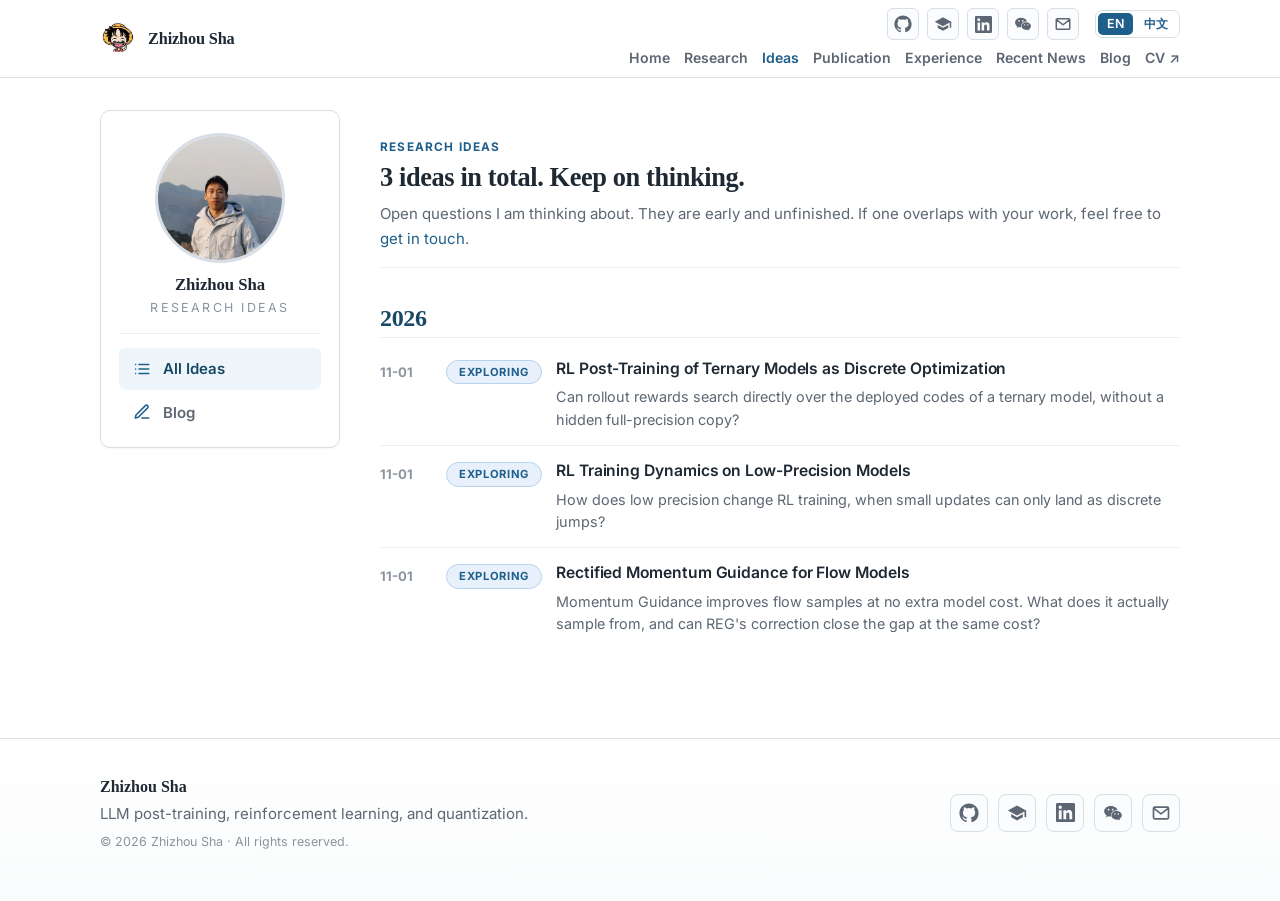
==== commit 5e1d25c5: "Add the rectified momentum guidance idea Co-Authored-By: Claude Opus 5.5 <noreply@anthropic.com>" ====
--- a/ideas/index.html
+++ b/ideas/index.html
@@ -86,7 +86,7 @@
         <section class="idea-main">
           <header class="idea-header">
             <p class="idea-kicker"><span class="en">Research Ideas</span><span class="zh">研究想法</span></p>
-            <h1><span class="en">2 ideas in total. Keep on thinking.</span><span class="zh">共 2 条想法，继续想。</span></h1>
+            <h1><span class="en">3 ideas in total. Keep on thinking.</span><span class="zh">共 3 条想法，继续想。</span></h1>
             <p class="idea-header-note"><span class="en">Open questions I am thinking about. They are early and unfinished. If one overlaps with your work, feel free to <a href="mailto:shazhizhou0@gmail.com">get in touch</a>.</span><span class="zh">这里记录我正在思考的开放问题，都还在早期，没有成形。如果和你的工作有交集，欢迎<a href="mailto:shazhizhou0@gmail.com">联系我</a>。</span></p>
           </header>
           <div class="idea-archive">
@@ -106,6 +106,14 @@
                 <div class="idea-entry-body">
                   <h3 class="idea-entry-title"><a href="low-precision-rl-dynamics/"><span class="en">RL Training Dynamics on Low-Precision Models</span><span class="zh">低精度模型上的 RL 训练动力学</span></a></h3>
                   <p class="idea-entry-excerpt"><span class="en">How does low precision change RL training, when small updates can only land as discrete jumps?</span><span class="zh">当微小更新只能以离散跳变落到权重上时，低精度怎样改变 RL 训练？</span></p>
+                </div>
+              </li>
+              <li class="idea-entry">
+                <time class="idea-entry-date" datetime="2026-11-01">11-01</time>
+                <span class="news-badge news-badge-event">Exploring</span>
+                <div class="idea-entry-body">
+                  <h3 class="idea-entry-title"><a href="rectified-momentum-guidance/"><span class="en">Rectified Momentum Guidance for Flow Models</span><span class="zh">流模型上的修正动量引导</span></a></h3>
+                  <p class="idea-entry-excerpt"><span class="en">Momentum Guidance improves flow samples at no extra model cost. What does it actually sample from, and can REG's correction close the gap at the same cost?</span><span class="zh">Momentum Guidance 不增加模型调用就能提升流模型的样本。它到底在向什么目标采样，REG 的修正能否在同样成本下补上这个差距？</span></p>
                 </div>
               </li>
             </ul>
